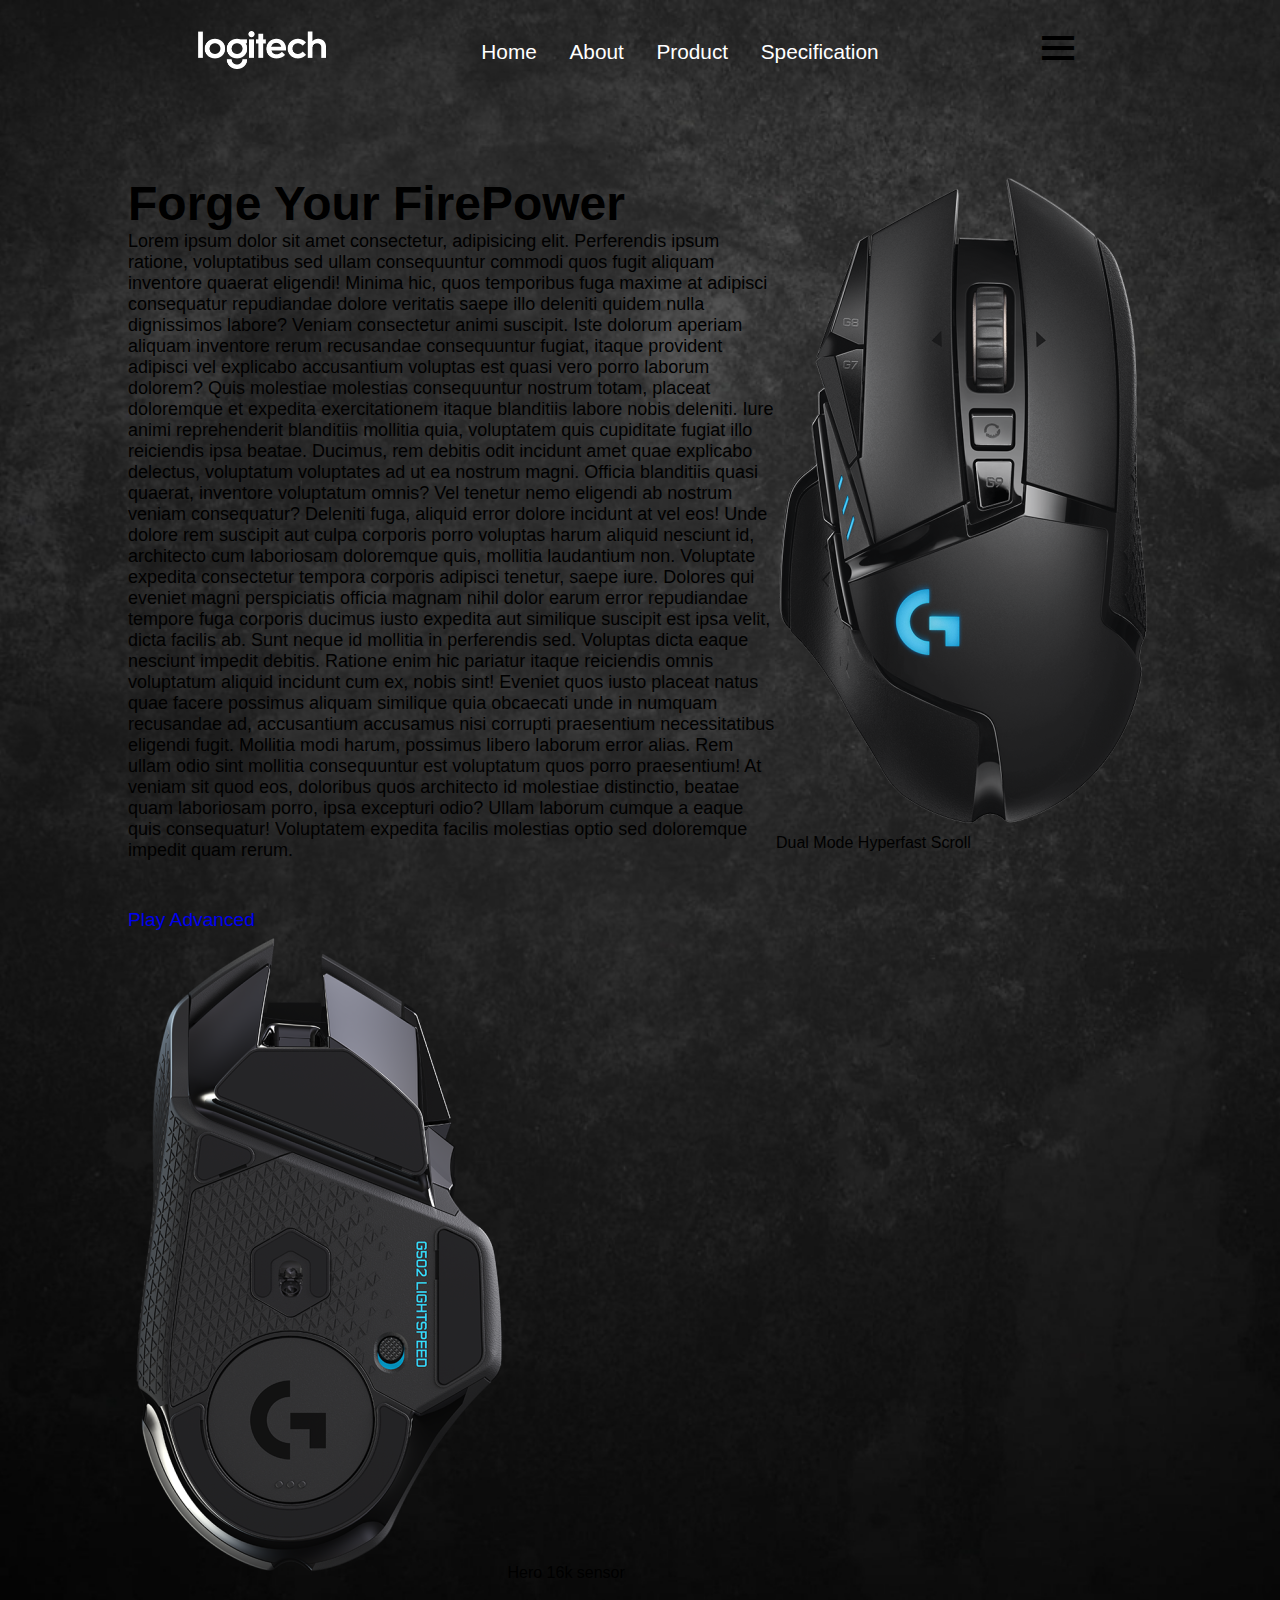
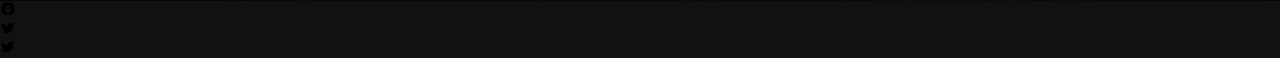
==== Landing Page/index.html @ 05e1795a "Home Page" ====
<!DOCTYPE html>
<html lang="en">

<head>
    <meta charset="UTF-8">
    <meta name="viewport" content="width=device-width, initial-scale=1.0">
    <title>Logitecht</title>
    <link rel="stylesheet" href="./style.css">
    <link href='https://unpkg.com/boxicons@2.1.4/css/boxicons.min.css' rel='stylesheet'>
</head>

<body>
    <header class="main-section" id="header">
        <div class="container">
            <nav class="navbar">
                <a href="index.html" class="logo">
                    <img src="./images/logo.png" alt="logo">
                </a>
                <ul class="menu">
                    <li><a href="#home">Home</a></li>
                    <li><a href="#about">About</a></li>
                    <li><a href="#product">Product</a></li>
                    <li><a href="#specs">Specification</a></li>
                </ul>
                <div class="menu-bar"><i class='bx bx-menu'></i></div>
            </nav>
            <div class="section-1">
                <div class="header-content">
                    <h1 class="title">Forge Your FirePower</h1>
                    <p class="sub-heading">
                        Lorem ipsum dolor sit amet consectetur, adipisicing elit. Perferendis ipsum ratione,
                        voluptatibus sed ullam consequuntur commodi quos fugit aliquam inventore quaerat eligendi!
                        Minima hic, quos temporibus fuga maxime at adipisci consequatur repudiandae dolore veritatis
                        saepe illo deleniti quidem nulla dignissimos labore? Veniam consectetur animi suscipit. Iste
                        dolorum aperiam aliquam inventore rerum recusandae consequuntur fugiat, itaque provident
                        adipisci vel explicabo accusantium voluptas est quasi vero porro laborum dolorem? Quis molestiae
                        molestias consequuntur nostrum totam, placeat doloremque et expedita exercitationem itaque
                        blanditiis labore nobis deleniti. Iure animi reprehenderit blanditiis mollitia quia, voluptatem
                        quis cupiditate fugiat illo reiciendis ipsa beatae. Ducimus, rem debitis odit incidunt amet quae
                        explicabo delectus, voluptatum voluptates ad ut ea nostrum magni. Officia blanditiis quasi
                        quaerat, inventore voluptatum omnis? Vel tenetur nemo eligendi ab nostrum veniam consequatur?
                        Deleniti fuga, aliquid error dolore incidunt at vel eos! Unde dolore rem suscipit aut culpa
                        corporis porro voluptas harum aliquid nesciunt id, architecto cum laboriosam doloremque quis,
                        mollitia laudantium non. Voluptate expedita consectetur tempora corporis adipisci tenetur, saepe
                        iure. Dolores qui eveniet magni perspiciatis officia magnam nihil dolor earum error repudiandae
                        tempore fuga corporis ducimus iusto expedita aut similique suscipit est ipsa velit, dicta
                        facilis ab. Sunt neque id mollitia in perferendis sed. Voluptas dicta eaque nesciunt impedit
                        debitis. Ratione enim hic pariatur itaque reiciendis omnis voluptatum aliquid incidunt cum ex,
                        nobis sint! Eveniet quos iusto placeat natus quae facere possimus aliquam similique quia
                        obcaecati unde in numquam recusandae ad, accusantium accusamus nisi corrupti praesentium
                        necessitatibus eligendi fugit. Mollitia modi harum, possimus libero laborum error alias. Rem
                        ullam odio sint mollitia consequuntur est voluptatum quos porro praesentium! At veniam sit quod
                        eos, doloribus quos architecto id molestiae distinctio, beatae quam laboriosam porro, ipsa
                        excepturi odio? Ullam laborum cumque a eaque quis consequatur! Voluptatem expedita facilis
                        molestias optio sed doloremque impedit quam rerum.
                    </p>
                    <a href="#" class="btn">Play Advanced</a>
                </div>

                <div class="image1">
                    <img src="./images//mouse1.png" alt="image1">
                    <span class="spec">Dual Mode Hyperfast Scroll
                        <span class="dot"></span>
                    </span>
                </div>
            </div>
            <div class="image2">
                <img src="./images/mouse2.png" alt="image2">
                <span class="spec">Hero 16k sensor</span>
                <span class="dot"></span>
            </div>


        </div>
        </div>
    </header>

    <div class="pagination">
        <ul>
            <li><a href="#header" class="active"></a></li>
            <li><a href="#about"></a></li>
            <li><a href="#product"></a></li>
            <li><a href="#spec"></a></li>
        </ul>
    </div>

    <div class="social-media">
        <ul>
            <li><a href="#"></a><i class='bx bxl-facebook-circle'></i></li>
            <li><a href="#"></a><i class='bx bxl-twitter'></i></li>
            <li><a href="#"></a><i class='bx bxl-twitter'></i></li>
        </ul>
    </div>
</body>

</html>
---- Landing Page/style.css ----
*{
    padding: 0px;
    margin: 0px;
}

html{
    scroll-behavior: smooth;
}

body{
    font-family: sans-serif;
    background-color: #111;
}
.container{
    width: 80vw;
    max-width: 1250px;
    margin: 0 auto;
}
header{
    background: url("./images/background.jpg") no-repeat center;
    background-size: cover;
    padding: 1.5em 1.5em 1.2em 1.5em;
}

.navbar{
    display: flex;
    justify-content: space-around;
    align-items: center;
    z-index: 9;
    margin-bottom: 6em;
}
.logo img{
    width: 8em;
}

ul{
    list-style: none;
}

.menu li{
    
    display: inline-block;
   margin: 0 0.8em;
   font-size: 1.1em;
}

.menu li a{
    text-decoration: none;
    color: white;
    font-weight: 400;
    font-size:1.3rem;
}

.menu li a:hover{
    color: #111;
    transition: 0.4s;
    
}

.menu li:hover{
    transform: scale(1.1);
}

.section-1{
    display: flex;
}
.header-content{
    display: flex;
    flex-direction: column;
}

.menu-bar{
    font-size: 3rem;
}
.menu-bar:hover{
    cursor: pointer;
}

.section-1 .header-content h1{
    font-size:3rem
}

.section-1 .header-content .sub-heading{
font-size:large;
font-weight: 300;
}

.section-1 .header-content a{
    margin-top: 3rem;
    text-decoration: none;
    font-size: larger;
    
}
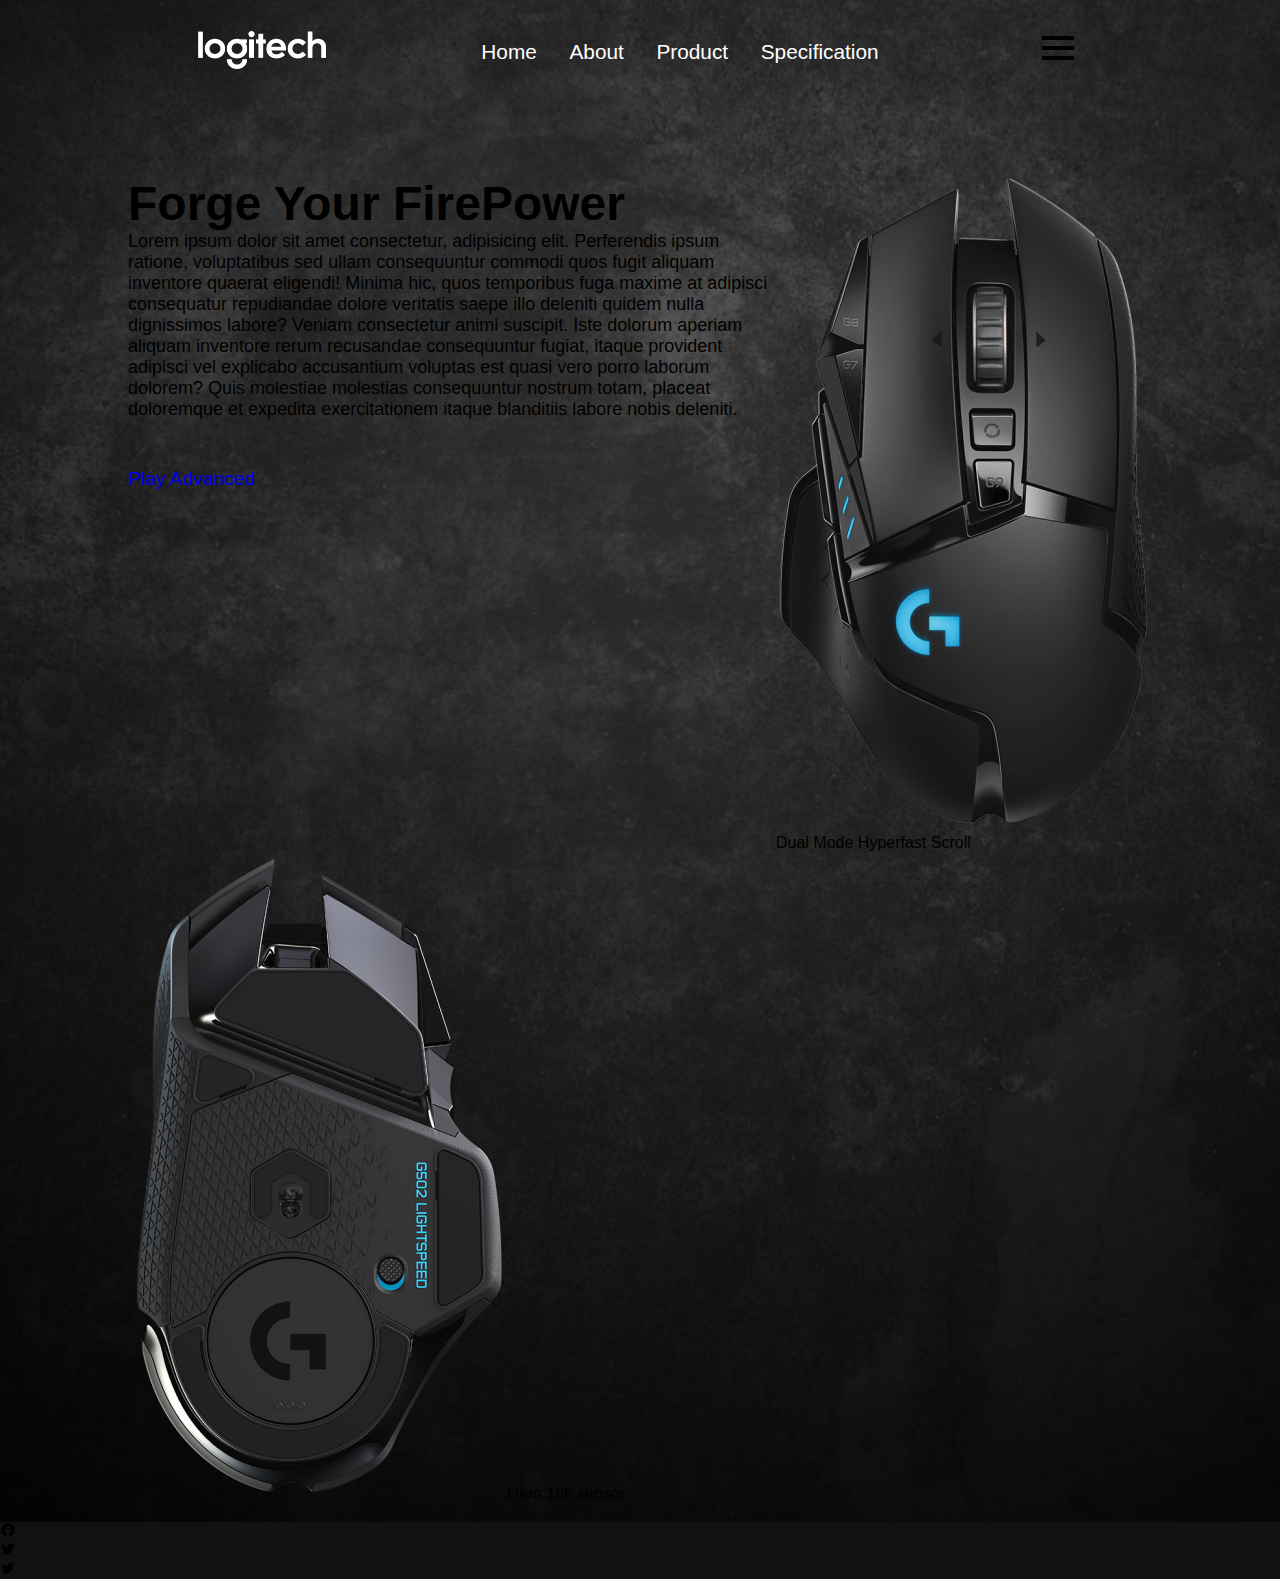
==== commit cc5dddd2: "Basics of DOM!" ====
--- a/Landing Page/index.html
+++ b/Landing Page/index.html
@@ -35,24 +35,7 @@
                         dolorum aperiam aliquam inventore rerum recusandae consequuntur fugiat, itaque provident
                         adipisci vel explicabo accusantium voluptas est quasi vero porro laborum dolorem? Quis molestiae
                         molestias consequuntur nostrum totam, placeat doloremque et expedita exercitationem itaque
-                        blanditiis labore nobis deleniti. Iure animi reprehenderit blanditiis mollitia quia, voluptatem
-                        quis cupiditate fugiat illo reiciendis ipsa beatae. Ducimus, rem debitis odit incidunt amet quae
-                        explicabo delectus, voluptatum voluptates ad ut ea nostrum magni. Officia blanditiis quasi
-                        quaerat, inventore voluptatum omnis? Vel tenetur nemo eligendi ab nostrum veniam consequatur?
-                        Deleniti fuga, aliquid error dolore incidunt at vel eos! Unde dolore rem suscipit aut culpa
-                        corporis porro voluptas harum aliquid nesciunt id, architecto cum laboriosam doloremque quis,
-                        mollitia laudantium non. Voluptate expedita consectetur tempora corporis adipisci tenetur, saepe
-                        iure. Dolores qui eveniet magni perspiciatis officia magnam nihil dolor earum error repudiandae
-                        tempore fuga corporis ducimus iusto expedita aut similique suscipit est ipsa velit, dicta
-                        facilis ab. Sunt neque id mollitia in perferendis sed. Voluptas dicta eaque nesciunt impedit
-                        debitis. Ratione enim hic pariatur itaque reiciendis omnis voluptatum aliquid incidunt cum ex,
-                        nobis sint! Eveniet quos iusto placeat natus quae facere possimus aliquam similique quia
-                        obcaecati unde in numquam recusandae ad, accusantium accusamus nisi corrupti praesentium
-                        necessitatibus eligendi fugit. Mollitia modi harum, possimus libero laborum error alias. Rem
-                        ullam odio sint mollitia consequuntur est voluptatum quos porro praesentium! At veniam sit quod
-                        eos, doloribus quos architecto id molestiae distinctio, beatae quam laboriosam porro, ipsa
-                        excepturi odio? Ullam laborum cumque a eaque quis consequatur! Voluptatem expedita facilis
-                        molestias optio sed doloremque impedit quam rerum.
+                        blanditiis labore nobis deleniti.
                     </p>
                     <a href="#" class="btn">Play Advanced</a>
                 </div>
